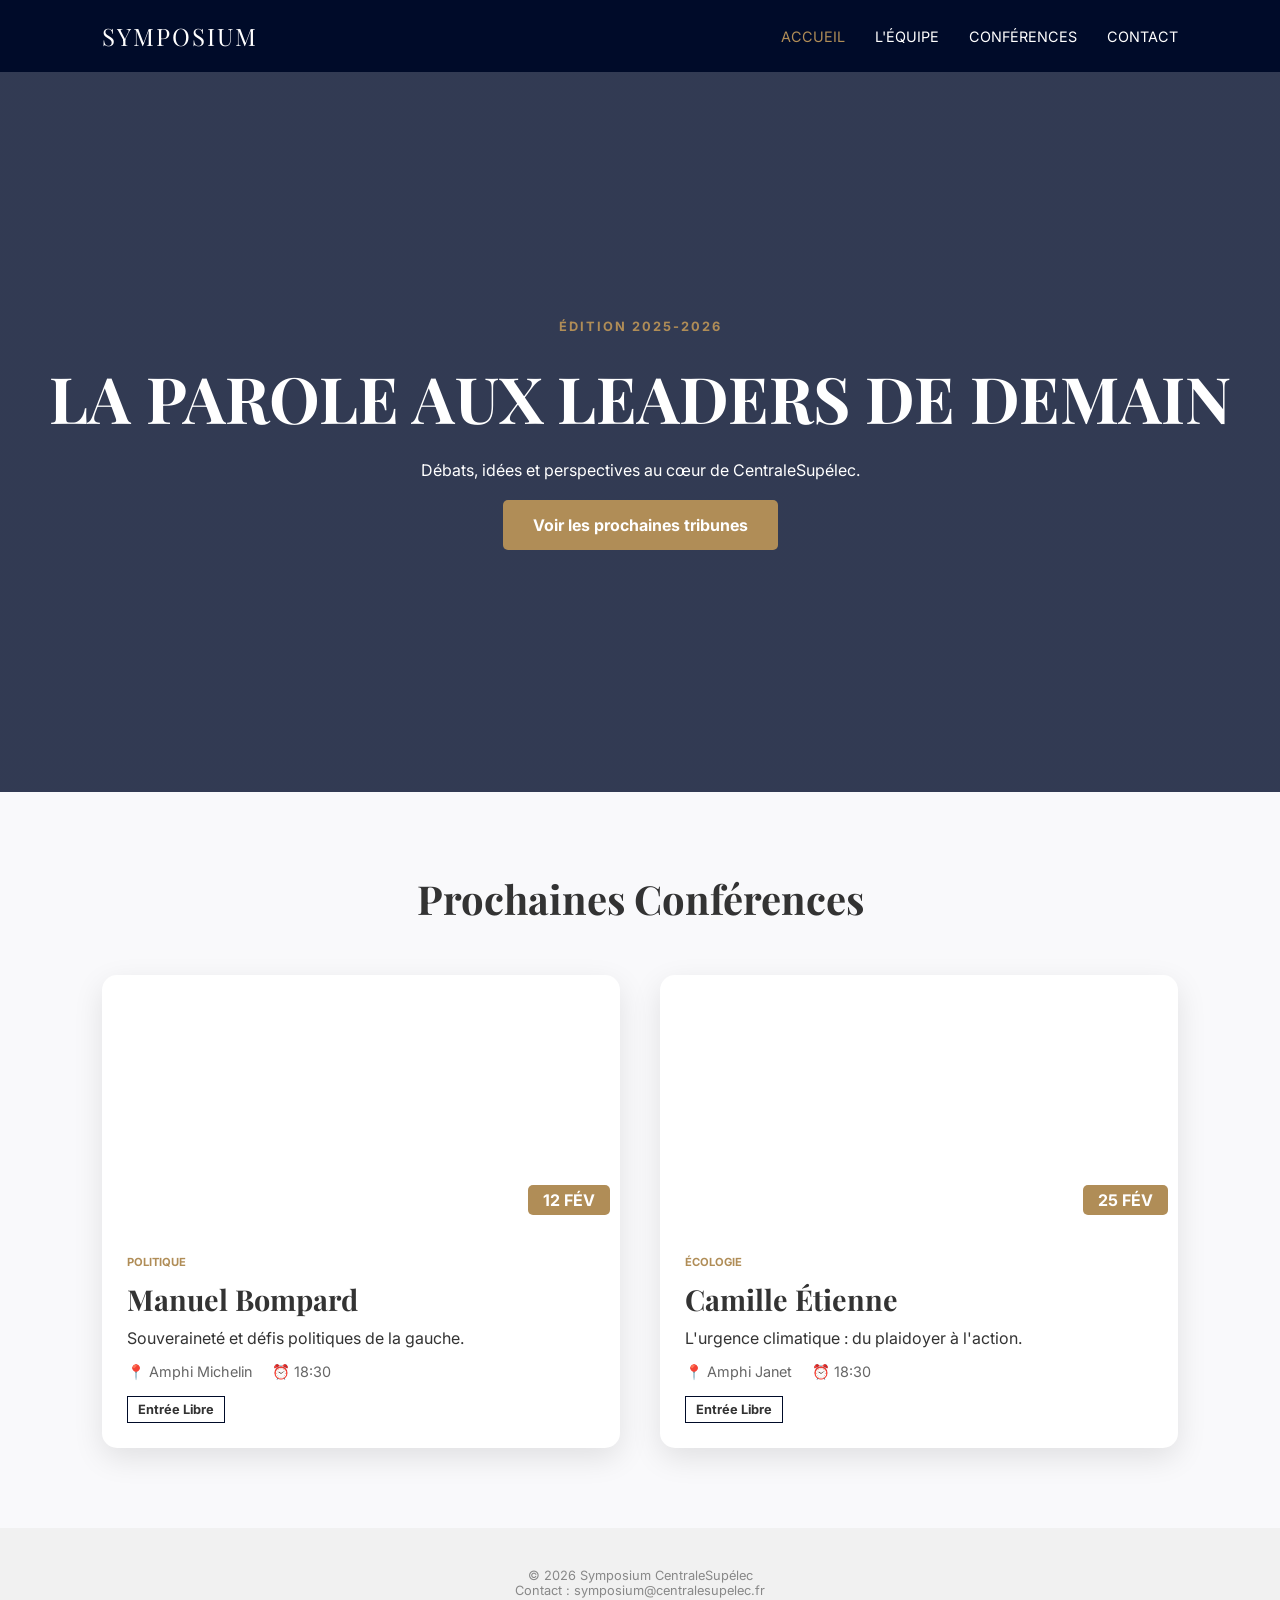
==== index.html @ 25abb8cc "Ajout de la page d'accueil et des conférences" ====
<!DOCTYPE html>
<html lang="fr">
<head>
    <meta charset="UTF-8">
    <meta name="viewport" content="width=device-width, initial-scale=1.0">
    <title>Symposium CentraleSupélec | La Tribune Étudiante</title>
    <link rel="stylesheet" href="style.css">
    <link href="https://fonts.googleapis.com/css2?family=Inter:wght@300;400;600&family=Playfair+Display:wght@700&display=swap" rel="stylesheet">
</head>
<body>

    <nav class="navbar">
        <div class="logo">SYMPOSIUM</div>
        <ul class="nav-links">
            <li><a href="index.html" class="active">Accueil</a></li>
            <li><a href="equipe.html">L'Équipe</a></li>
            <li><a href="#conferences">Conférences</a></li>
            <li><a href="#contact">Contact</a></li>
        </ul>
    </nav>

    <header class="hero">
        <div class="hero-content">
            <span class="badge">Édition 2025-2026</span>
            <h1>LA PAROLE AUX LEADERS DE DEMAIN</h1>
            <p>Débats, idées et perspectives au cœur de CentraleSupélec.</p>
            <a href="#conferences" class="btn-main">Voir les prochaines tribunes</a>
        </div>
    </header>

    <section id="conferences" class="events-section">
        <h2 class="section-title">Prochaines Conférences</h2>
        
        <div class="events-grid">
            <div class="event-card">
                <div class="event-img" style="background-image: url('assets/manuel-bompard.jpg');">
                    <div class="date-tag">12 FÉV</div>
                </div>
                <div class="event-info">
                    <span class="category">Politique</span>
                    <h3>Manuel Bompard</h3>
                    <p class="theme">Souveraineté et défis politiques de la gauche.</p>
                    <div class="event-details">
                        <span>📍 Amphi Michelin</span>
                        <span>⏰ 18:30</span>
                    </div>
                    <p class="status">Entrée Libre</p>
                </div>
            </div>

            <div class="event-card">
                <div class="event-img" style="background-image: url('assets/camille-etienne.jpg');">
                    <div class="date-tag">25 FÉV</div>
                </div>
                <div class="event-info">
                    <span class="category">Écologie</span>
                    <h3>Camille Étienne</h3>
                    <p class="theme">L'urgence climatique : du plaidoyer à l'action.</p>
                    <div class="event-details">
                        <span>📍 Amphi Janet</span>
                        <span>⏰ 18:30</span>
                    </div>
                    <p class="status">Entrée Libre</p>
                </div>
            </div>
        </div>
    </section>

    <footer id="contact">
        <p>&copy; 2026 Symposium CentraleSupélec</p>
        <p>Contact : symposium@centralesupelec.fr</p>
    </footer>

</body>
</html>
---- style.css ----
:root {
    --navy: #000b29;
    --gold: #b08d57;
    --light-gold: #d4af37;
    --white: #ffffff;
    --bg: #f9f9fb;
    --text: #333;
}

* { margin: 0; padding: 0; box-box: border-box; }

body {
    font-family: 'Inter', sans-serif;
    background-color: var(--bg);
    color: var(--text);
}

/* Navbar */
.navbar {
    display: flex;
    justify-content: space-between;
    align-items: center;
    padding: 20px 8%;
    background: var(--navy);
    color: white;
    position: sticky;
    top: 0;
    z-index: 1000;
}

.logo {
    font-family: 'Playfair Display', serif;
    font-size: 1.5rem;
    letter-spacing: 2px;
}

.nav-links {
    list-style: none;
    display: flex;
    gap: 30px;
}

.nav-links a {
    color: white;
    text-decoration: none;
    font-size: 0.9rem;
    text-transform: uppercase;
    transition: 0.3s;
}

.nav-links a:hover, .nav-links a.active {
    color: var(--gold);
}

/* Page Header */
.page-header {
    background: var(--navy);
    color: white;
    text-align: center;
    padding: 80px 20px;
    clip-path: polygon(0 0, 100% 0, 100% 85%, 0 100%);
}

.page-header h1 {
    font-family: 'Playfair Display', serif;
    font-size: 3rem;
    margin-bottom: 10px;
}

/* Team Grid */
.team-section {
    padding: 60px 8%;
}

.team-grid {
    display: grid;
    grid-template-columns: repeat(auto-fit, minmax(250px, 1fr));
    gap: 40px;
}

.team-card {
    background: white;
    border-radius: 15px;
    overflow: hidden;
    box-shadow: 0 15px 35px rgba(0,0,0,0.05);
    transition: 0.4s;
}

.team-card:hover {
    transform: translateY(-10px);
}

.member-img {
    height: 300px;
    background-color: #eee; /* Placeholder */
    background-size: cover;
    background-position: center;
}

.member-info {
    padding: 20px;
    text-align: center;
}

.member-info h3 {
    font-family: 'Playfair Display', serif;
    margin-bottom: 5px;
}

.role {
    color: var(--gold);
    font-weight: 600;
    font-size: 0.85rem;
    margin-bottom: 15px;
}

.social-links a {
    text-decoration: none;
    color: var(--navy);
    font-size: 0.8rem;
    border: 1px solid var(--navy);
    padding: 5px 15px;
    border-radius: 20px;
    transition: 0.3s;
}

.social-links a:hover {
    background: var(--navy);
    color: white;
}

footer {
    text-align: center;
    padding: 40px;
    background: #f1f1f1;
    font-size: 0.8rem;
    color: #888;
}


/* Hero Section */
.hero {
    height: 80vh;
    background: linear-gradient(rgba(0, 11, 41, 0.8), rgba(0, 11, 41, 0.8)), 
                url('assets/fond-amphi.jpg') center/cover;
    display: flex;
    align-items: center;
    justify-content: center;
    text-align: center;
    color: white;
    padding: 0 20px;
}

.badge {
    color: var(--gold);
    text-transform: uppercase;
    letter-spacing: 2px;
    font-size: 0.8rem;
    font-weight: bold;
}

.hero h1 {
    font-family: 'Playfair Display', serif;
    font-size: clamp(2rem, 5vw, 4rem);
    margin: 20px 0;
}

.btn-main {
    display: inline-block;
    background: var(--gold);
    color: white;
    padding: 15px 30px;
    text-decoration: none;
    border-radius: 5px;
    font-weight: bold;
    margin-top: 20px;
    transition: 0.3s;
}

.btn-main:hover {
    background: var(--light-gold);
    transform: scale(1.05);
}

/* Grille de Conférences */
.events-section { padding: 80px 8%; }
.section-title {
    text-align: center;
    font-family: 'Playfair Display', serif;
    font-size: 2.5rem;
    margin-bottom: 50px;
}

.events-grid {
    display: grid;
    grid-template-columns: repeat(auto-fit, minmax(350px, 1fr));
    gap: 40px;
}

.event-card {
    background: white;
    border-radius: 15px;
    overflow: hidden;
    box-shadow: 0 10px 30px rgba(0,0,0,0.1);
}

.event-img {
    height: 250px;
    background-size: cover;
    background-position: center;
    position: relative;
}

.date-tag {
    position: absolute;
    bottom: 10px;
    right: 10px;
    background: var(--gold);
    color: white;
    padding: 5px 15px;
    font-weight: bold;
    border-radius: 5px;
}

.event-info { padding: 25px; }
.category {
    font-size: 0.7rem;
    text-transform: uppercase;
    color: var(--gold);
    font-weight: bold;
}

.event-info h3 {
    font-family: 'Playfair Display', serif;
    font-size: 1.8rem;
    margin: 10px 0;
}

.event-details {
    margin: 15px 0;
    font-size: 0.9rem;
    color: #666;
    display: flex;
    gap: 20px;
}

.status {
    display: inline-block;
    border: 1px solid var(--navy);
    padding: 5px 10px;
    font-size: 0.8rem;
    font-weight: bold;
}
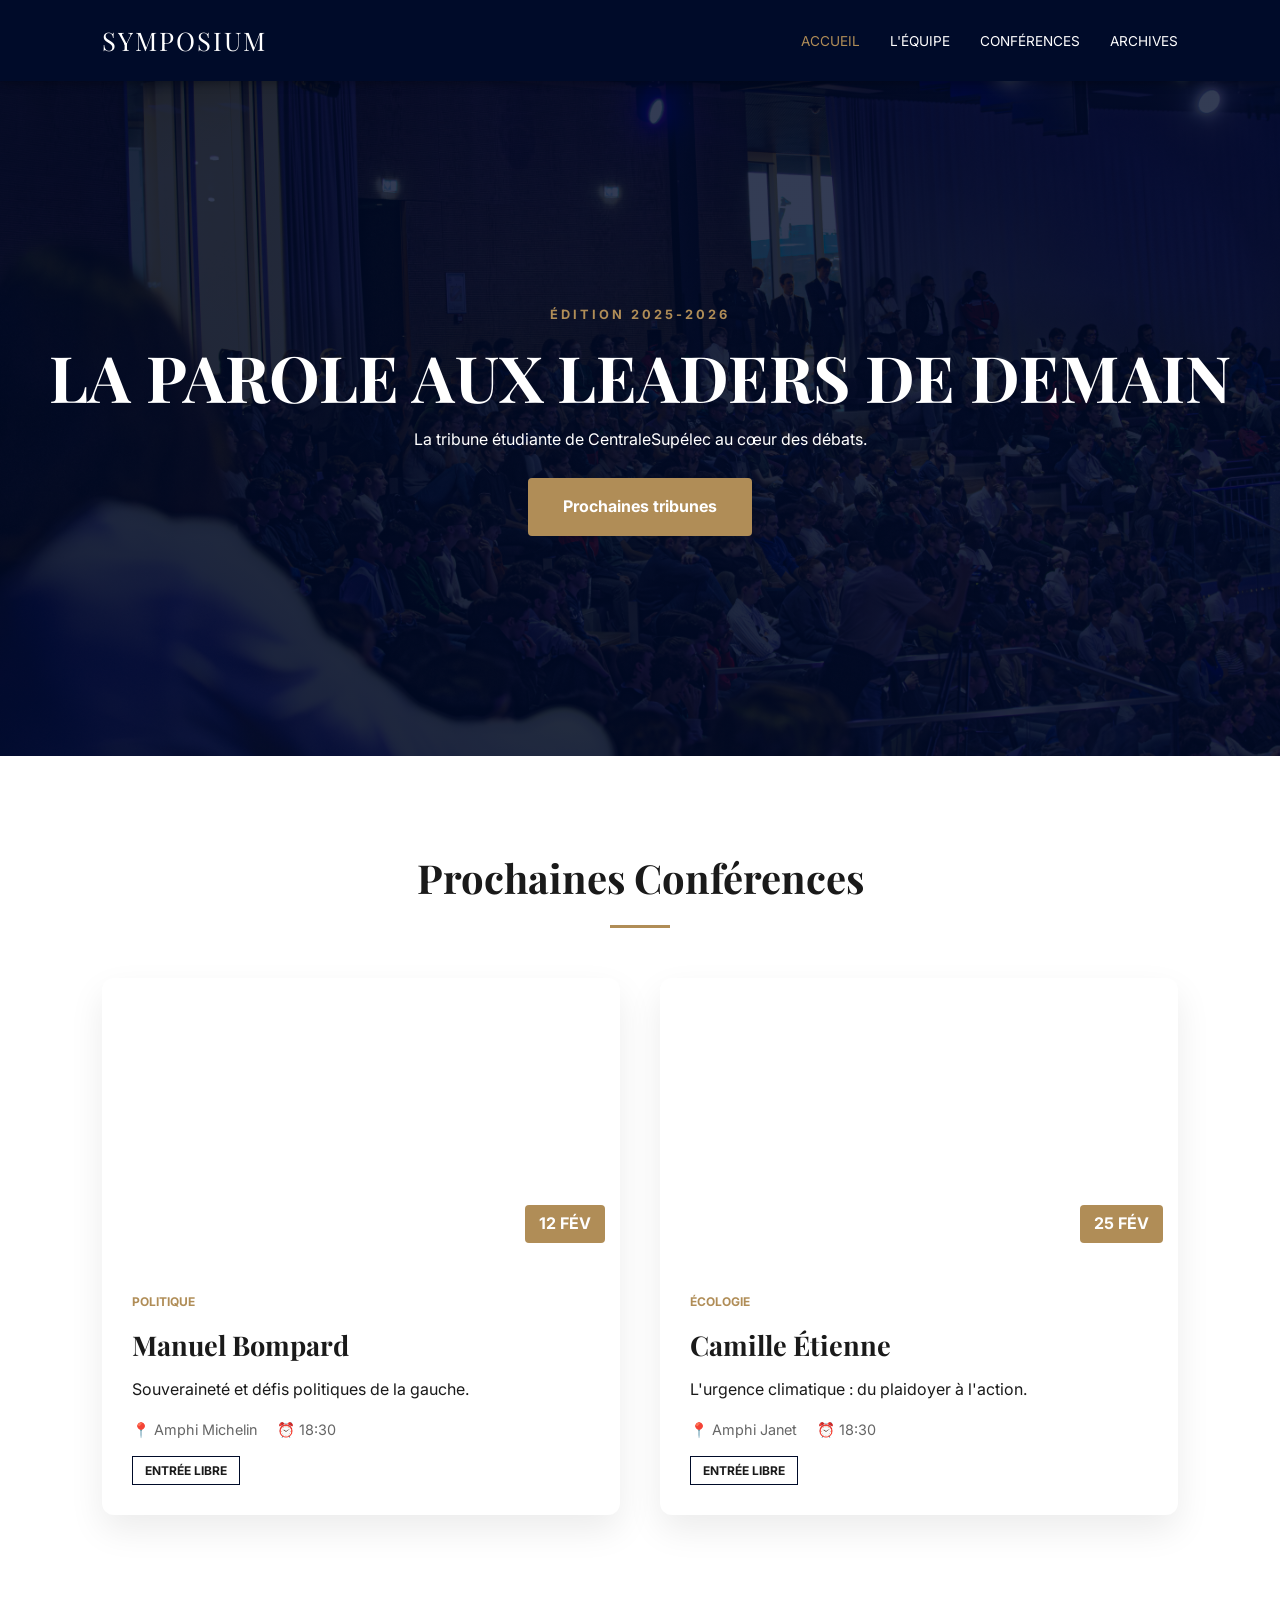
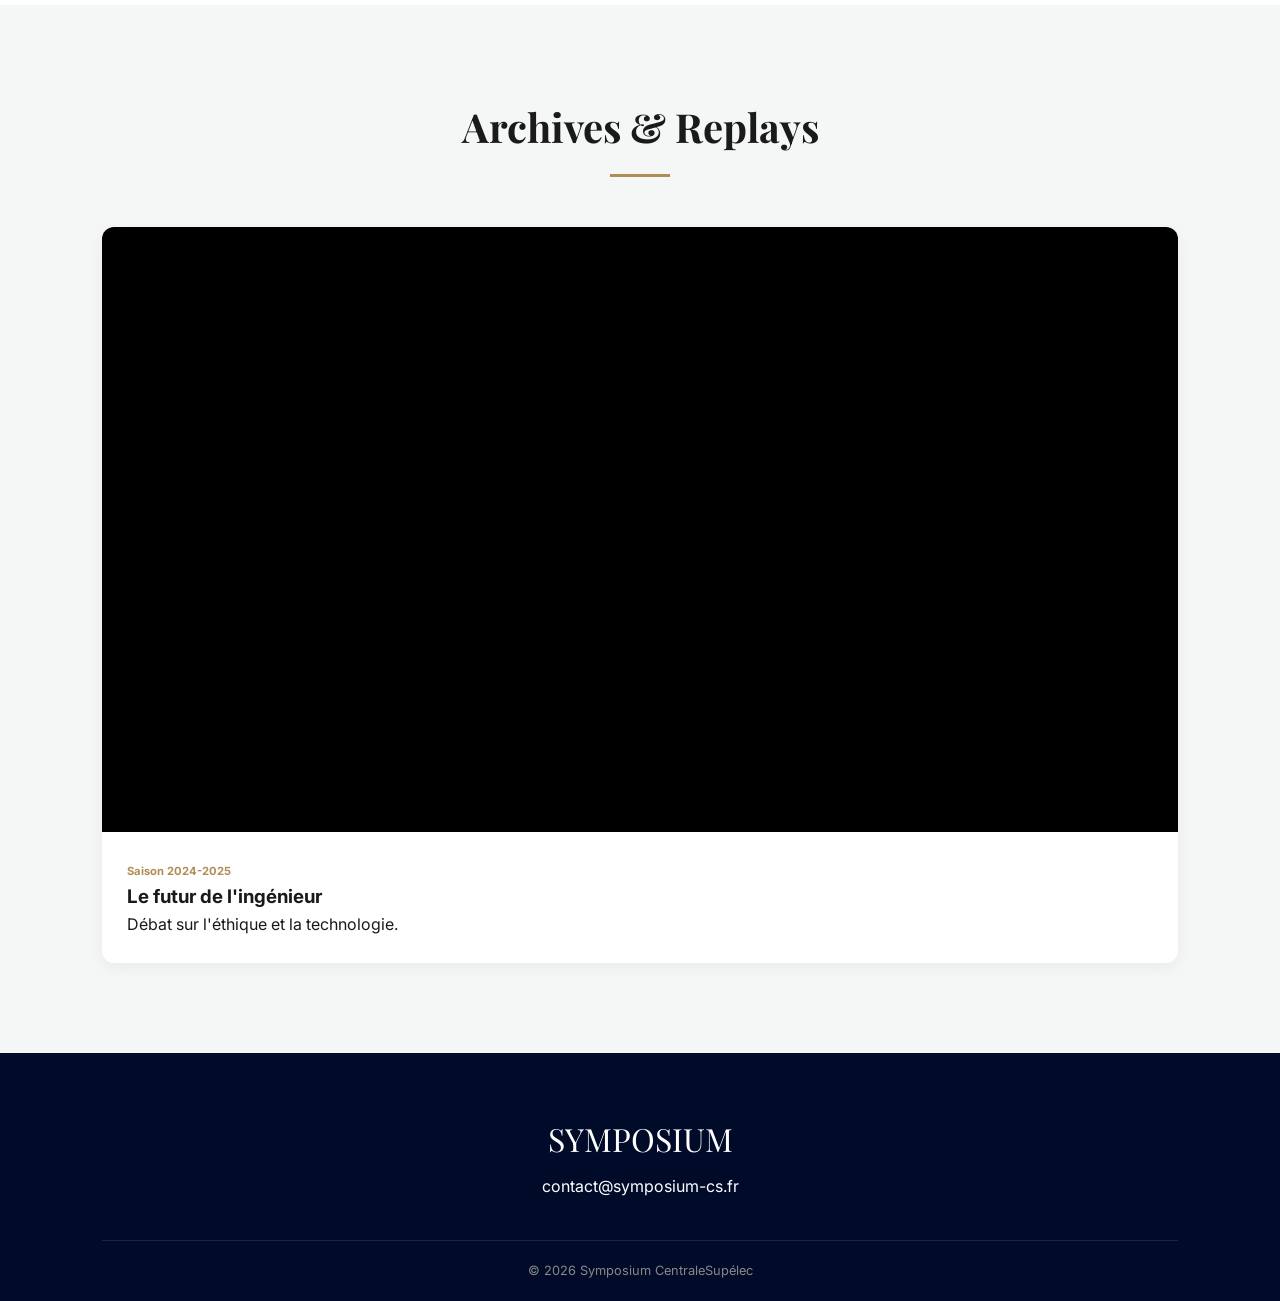
==== commit 319e4ed7: "Déploiement final avec GitLab Pages" ====
--- a/index.html
+++ b/index.html
@@ -3,7 +3,7 @@
 <head>
     <meta charset="UTF-8">
     <meta name="viewport" content="width=device-width, initial-scale=1.0">
-    <title>Symposium CentraleSupélec | La Tribune Étudiante</title>
+    <title>Symposium CentraleSupélec | Accueil</title>
     <link rel="stylesheet" href="style.css">
     <link href="https://fonts.googleapis.com/css2?family=Inter:wght@300;400;600&family=Playfair+Display:wght@700&display=swap" rel="stylesheet">
 </head>
@@ -15,7 +15,7 @@
             <li><a href="index.html" class="active">Accueil</a></li>
             <li><a href="equipe.html">L'Équipe</a></li>
             <li><a href="#conferences">Conférences</a></li>
-            <li><a href="#contact">Contact</a></li>
+            <li><a href="#archives">Archives</a></li>
         </ul>
     </nav>
 
@@ -23,14 +23,13 @@
         <div class="hero-content">
             <span class="badge">Édition 2025-2026</span>
             <h1>LA PAROLE AUX LEADERS DE DEMAIN</h1>
-            <p>Débats, idées et perspectives au cœur de CentraleSupélec.</p>
-            <a href="#conferences" class="btn-main">Voir les prochaines tribunes</a>
+            <p>La tribune étudiante de CentraleSupélec au cœur des débats.</p>
+            <a href="#conferences" class="btn-main">Prochaines tribunes</a>
         </div>
     </header>
 
-    <section id="conferences" class="events-section">
+    <section id="conferences" class="section-container">
         <h2 class="section-title">Prochaines Conférences</h2>
-        
         <div class="events-grid">
             <div class="event-card">
                 <div class="event-img" style="background-image: url('assets/manuel-bompard.jpg');">
@@ -39,12 +38,12 @@
                 <div class="event-info">
                     <span class="category">Politique</span>
                     <h3>Manuel Bompard</h3>
-                    <p class="theme">Souveraineté et défis politiques de la gauche.</p>
+                    <p class="description">Souveraineté et défis politiques de la gauche.</p>
                     <div class="event-details">
                         <span>📍 Amphi Michelin</span>
                         <span>⏰ 18:30</span>
                     </div>
-                    <p class="status">Entrée Libre</p>
+                    <p class="status-tag">Entrée Libre</p>
                 </div>
             </div>
 
@@ -55,20 +54,39 @@
                 <div class="event-info">
                     <span class="category">Écologie</span>
                     <h3>Camille Étienne</h3>
-                    <p class="theme">L'urgence climatique : du plaidoyer à l'action.</p>
+                    <p class="description">L'urgence climatique : du plaidoyer à l'action.</p>
                     <div class="event-details">
                         <span>📍 Amphi Janet</span>
                         <span>⏰ 18:30</span>
                     </div>
-                    <p class="status">Entrée Libre</p>
+                    <p class="status-tag">Entrée Libre</p>
                 </div>
             </div>
         </div>
     </section>
 
-    <footer id="contact">
-        <p>&copy; 2026 Symposium CentraleSupélec</p>
-        <p>Contact : symposium@centralesupelec.fr</p>
+    <section id="archives" class="section-container bg-light">
+        <h2 class="section-title">Archives & Replays</h2>
+        <div class="video-grid">
+            <div class="video-card">
+                <div class="video-container">
+                    <iframe src="https://www.youtube.com/embed/dQw4w9WgXcQ" frameborder="0" allowfullscreen></iframe>
+                </div>
+                <div class="video-info">
+                    <span class="year">Saison 2024-2025</span>
+                    <h3>Le futur de l'ingénieur</h3>
+                    <p>Débat sur l'éthique et la technologie.</p>
+                </div>
+            </div>
+        </div>
+    </section>
+
+    <footer>
+        <div class="footer-content">
+            <div class="footer-logo">SYMPOSIUM</div>
+            <p>contact@symposium-cs.fr</p>
+            <div class="footer-bottom">&copy; 2026 Symposium CentraleSupélec</div>
+        </div>
     </footer>
 
 </body>
--- a/style.css
+++ b/style.css
@@ -1,21 +1,40 @@
+
+
+html {
+    scroll-behavior: smooth;
+}
+
+
+
+
+
+/* --- VARIABLES ET RESET --- */
 :root {
     --navy: #000b29;
     --gold: #b08d57;
     --light-gold: #d4af37;
     --white: #ffffff;
-    --bg: #f9f9fb;
-    --text: #333;
-}
-
-* { margin: 0; padding: 0; box-box: border-box; }
+    --bg-light: #f4f7f6;
+    --text-dark: #1a1a1a;
+    --text-gray: #666;
+}
+
+* {
+    margin: 0;
+    padding: 0;
+    box-sizing: border-box;
+}
+
+html { scroll-behavior: smooth; }
 
 body {
     font-family: 'Inter', sans-serif;
-    background-color: var(--bg);
-    color: var(--text);
-}
-
-/* Navbar */
+    color: var(--text-dark);
+    line-height: 1.6;
+    background-color: var(--white);
+}
+
+/* --- NAVIGATION --- */
 .navbar {
     display: flex;
     justify-content: space-between;
@@ -26,11 +45,12 @@
     position: sticky;
     top: 0;
     z-index: 1000;
+    box-shadow: 0 2px 10px rgba(0,0,0,0.3);
 }
 
 .logo {
     font-family: 'Playfair Display', serif;
-    font-size: 1.5rem;
+    font-size: 1.6rem;
     letter-spacing: 2px;
 }
 
@@ -43,8 +63,9 @@
 .nav-links a {
     color: white;
     text-decoration: none;
-    font-size: 0.9rem;
-    text-transform: uppercase;
+    font-size: 0.85rem;
+    text-transform: uppercase;
+    font-weight: 400;
     transition: 0.3s;
 }
 
@@ -52,97 +73,11 @@
     color: var(--gold);
 }
 
-/* Page Header */
-.page-header {
-    background: var(--navy);
-    color: white;
-    text-align: center;
-    padding: 80px 20px;
-    clip-path: polygon(0 0, 100% 0, 100% 85%, 0 100%);
-}
-
-.page-header h1 {
-    font-family: 'Playfair Display', serif;
-    font-size: 3rem;
-    margin-bottom: 10px;
-}
-
-/* Team Grid */
-.team-section {
-    padding: 60px 8%;
-}
-
-.team-grid {
-    display: grid;
-    grid-template-columns: repeat(auto-fit, minmax(250px, 1fr));
-    gap: 40px;
-}
-
-.team-card {
-    background: white;
-    border-radius: 15px;
-    overflow: hidden;
-    box-shadow: 0 15px 35px rgba(0,0,0,0.05);
-    transition: 0.4s;
-}
-
-.team-card:hover {
-    transform: translateY(-10px);
-}
-
-.member-img {
-    height: 300px;
-    background-color: #eee; /* Placeholder */
-    background-size: cover;
-    background-position: center;
-}
-
-.member-info {
-    padding: 20px;
-    text-align: center;
-}
-
-.member-info h3 {
-    font-family: 'Playfair Display', serif;
-    margin-bottom: 5px;
-}
-
-.role {
-    color: var(--gold);
-    font-weight: 600;
-    font-size: 0.85rem;
-    margin-bottom: 15px;
-}
-
-.social-links a {
-    text-decoration: none;
-    color: var(--navy);
-    font-size: 0.8rem;
-    border: 1px solid var(--navy);
-    padding: 5px 15px;
-    border-radius: 20px;
-    transition: 0.3s;
-}
-
-.social-links a:hover {
-    background: var(--navy);
-    color: white;
-}
-
-footer {
-    text-align: center;
-    padding: 40px;
-    background: #f1f1f1;
-    font-size: 0.8rem;
-    color: #888;
-}
-
-
-/* Hero Section */
+/* --- HERO SECTION --- */
 .hero {
-    height: 80vh;
+    height: 75vh;
     background: linear-gradient(rgba(0, 11, 41, 0.8), rgba(0, 11, 41, 0.8)), 
-                url('assets/fond-amphi.jpg') center/cover;
+                url('assets/fond-amphi.jpg') center/cover no-repeat;
     display: flex;
     align-items: center;
     justify-content: center;
@@ -154,7 +89,7 @@
 .badge {
     color: var(--gold);
     text-transform: uppercase;
-    letter-spacing: 2px;
+    letter-spacing: 3px;
     font-size: 0.8rem;
     font-weight: bold;
 }
@@ -162,50 +97,74 @@
 .hero h1 {
     font-family: 'Playfair Display', serif;
     font-size: clamp(2rem, 5vw, 4rem);
-    margin: 20px 0;
+    margin: 15px 0;
+    line-height: 1.1;
 }
 
 .btn-main {
     display: inline-block;
     background: var(--gold);
     color: white;
-    padding: 15px 30px;
+    padding: 16px 35px;
     text-decoration: none;
-    border-radius: 5px;
-    font-weight: bold;
-    margin-top: 20px;
+    border-radius: 4px;
+    font-weight: bold;
+    margin-top: 25px;
     transition: 0.3s;
 }
 
 .btn-main:hover {
     background: var(--light-gold);
-    transform: scale(1.05);
-}
-
-/* Grille de Conférences */
-.events-section { padding: 80px 8%; }
+    transform: translateY(-3px);
+}
+
+/* --- SECTIONS COMMUNES --- */
+.section-container { padding: 90px 8%; }
+.bg-light { background-color: var(--bg-light); }
+
 .section-title {
     text-align: center;
     font-family: 'Playfair Display', serif;
     font-size: 2.5rem;
     margin-bottom: 50px;
-}
-
+    position: relative;
+}
+
+.section-title::after {
+    content: '';
+    display: block;
+    width: 60px;
+    height: 3px;
+    background: var(--gold);
+    margin: 15px auto;
+}
+
+.section-subtitle {
+    text-align: center;
+    margin-top: -30px;
+    margin-bottom: 50px;
+    color: var(--text-gray);
+}
+
+/* --- GRILLE CONFERENCES --- */
 .events-grid {
     display: grid;
-    grid-template-columns: repeat(auto-fit, minmax(350px, 1fr));
+    grid-template-columns: repeat(auto-fit, minmax(320px, 1fr));
     gap: 40px;
 }
 
 .event-card {
     background: white;
-    border-radius: 15px;
+    border-radius: 12px;
     overflow: hidden;
-    box-shadow: 0 10px 30px rgba(0,0,0,0.1);
-}
+    box-shadow: 0 15px 35px rgba(0,0,0,0.08);
+    transition: 0.3s;
+}
+
+.event-card:hover { transform: translateY(-10px); }
 
 .event-img {
-    height: 250px;
+    height: 280px;
     background-size: cover;
     background-position: center;
     position: relative;
@@ -213,18 +172,18 @@
 
 .date-tag {
     position: absolute;
-    bottom: 10px;
-    right: 10px;
+    bottom: 15px;
+    right: 15px;
     background: var(--gold);
     color: white;
-    padding: 5px 15px;
-    font-weight: bold;
-    border-radius: 5px;
-}
-
-.event-info { padding: 25px; }
+    padding: 6px 14px;
+    font-weight: bold;
+    border-radius: 4px;
+}
+
+.event-info { padding: 30px; }
 .category {
-    font-size: 0.7rem;
+    font-size: 0.75rem;
     text-transform: uppercase;
     color: var(--gold);
     font-weight: bold;
@@ -232,22 +191,82 @@
 
 .event-info h3 {
     font-family: 'Playfair Display', serif;
-    font-size: 1.8rem;
+    font-size: 1.7rem;
     margin: 10px 0;
 }
 
 .event-details {
     margin: 15px 0;
     font-size: 0.9rem;
-    color: #666;
+    color: var(--text-gray);
     display: flex;
     gap: 20px;
 }
 
-.status {
+.status-tag {
     display: inline-block;
     border: 1px solid var(--navy);
-    padding: 5px 10px;
+    padding: 4px 12px;
+    font-size: 0.75rem;
+    font-weight: bold;
+    text-transform: uppercase;
+}
+
+/* --- GRILLE ARCHIVES (VIDÉOS) --- */
+.video-grid {
+    display: grid;
+    grid-template-columns: repeat(auto-fit, minmax(400px, 1fr));
+    gap: 30px;
+}
+
+.video-card {
+    background: white;
+    border-radius: 12px;
+    overflow: hidden;
+    box-shadow: 0 5px 15px rgba(0,0,0,0.05);
+}
+
+.video-container {
+    position: relative;
+    padding-bottom: 56.25%; /* Ratio 16:9 */
+    height: 0;
+    background: black;
+}
+
+.video-container iframe {
+    position: absolute;
+    top: 0; left: 0;
+    width: 100%; height: 100%;
+}
+
+.video-info { padding: 25px; }
+.year { font-size: 0.7rem; color: var(--gold); font-weight: bold; }
+
+/* --- FOOTER --- */
+footer {
+    background: var(--navy);
+    color: white;
+    padding: 60px 8% 20px;
+    text-align: center;
+}
+
+.footer-logo {
+    font-family: 'Playfair Display', serif;
+    font-size: 2rem;
+    margin-bottom: 10px;
+}
+
+.footer-bottom {
+    margin-top: 40px;
+    padding-top: 20px;
+    border-top: 1px solid rgba(255,255,255,0.1);
     font-size: 0.8rem;
-    font-weight: bold;
+    color: #888;
+}
+
+/* --- RESPONSIVE --- */
+@media (max-width: 768px) {
+    .nav-links { display: none; } /* On pourrait ajouter un menu burger ici */
+    .hero h1 { font-size: 2.5rem; }
+    .video-grid { grid-template-columns: 1fr; }
 }
